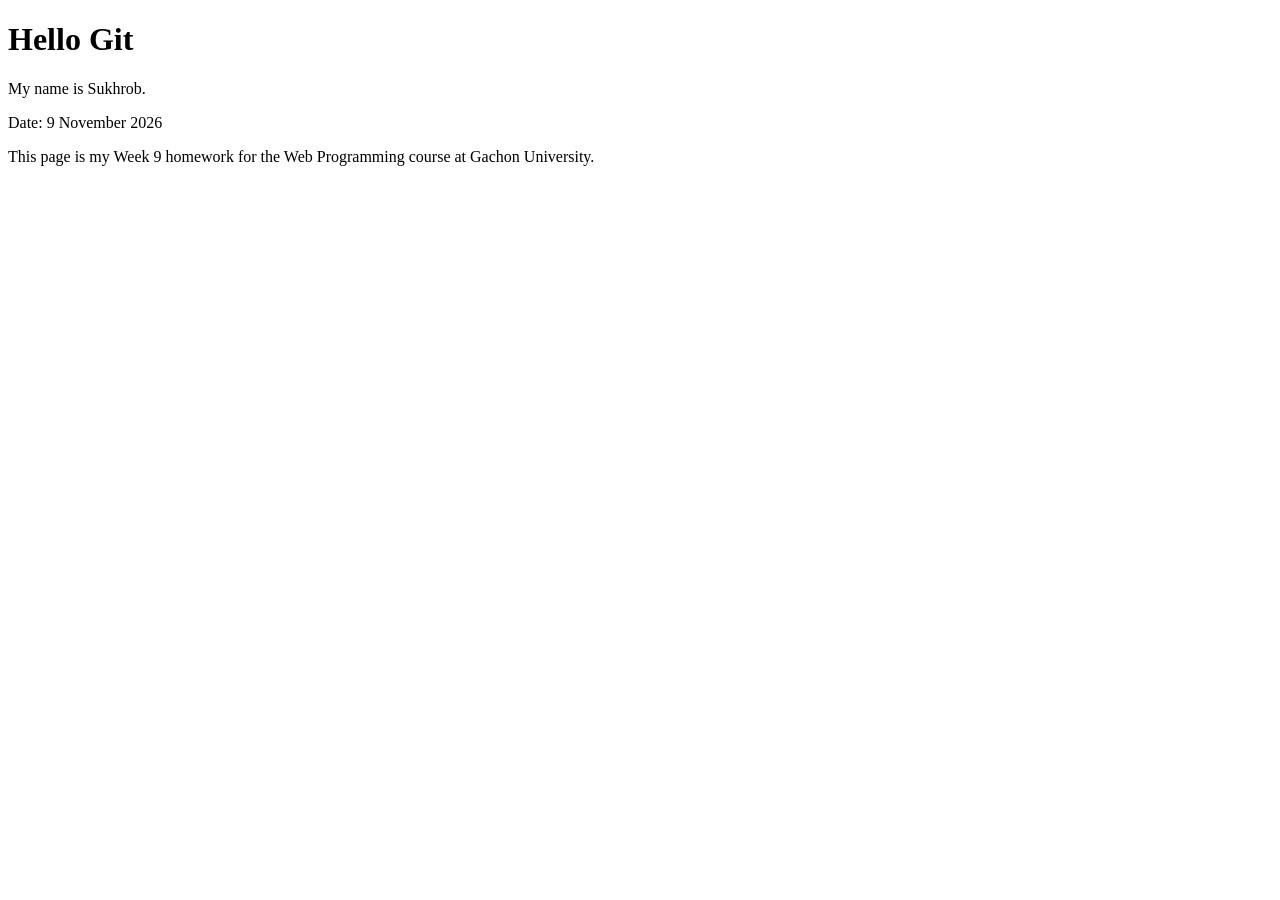
==== index.html @ 664c1f02 "Initial commit: add index.html" ====
<!DOCTYPE html>
<html lang="en">
<head>
  <meta charset="UTF-8">
  <meta name="viewport" content="width=device-width, initial-scale=1.0">
  <title>webpro week 9</title>
</head>
<body>
  <main>
    <h1>Hello Git</h1>
    <p>My name is Sukhrob.</p>
    <p>Date: 9 November 2026</p>
    <p>This page is my Week 9 homework for the Web Programming course at Gachon University.</p>
  </main>
</body>
</html>
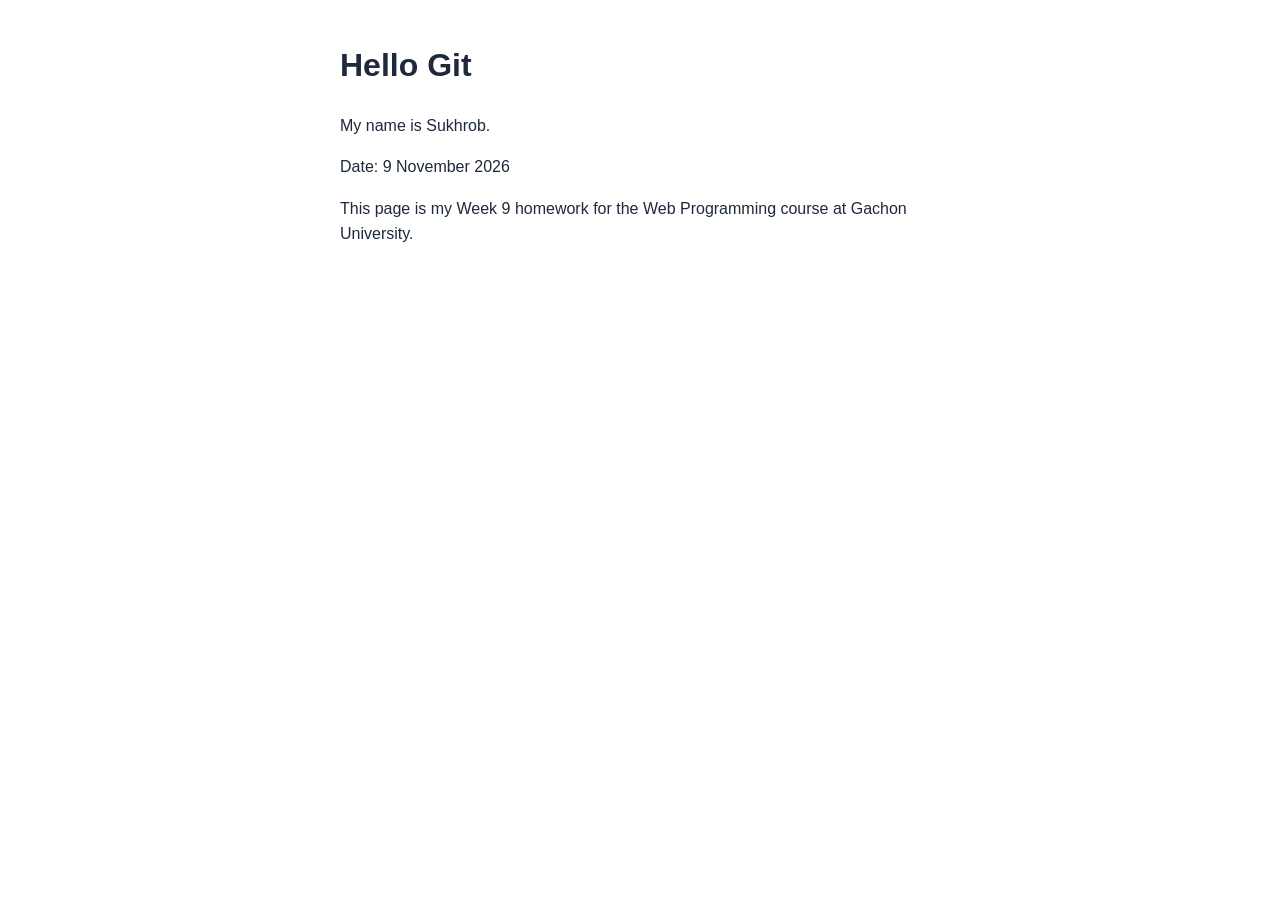
==== commit 0a36d0fc: "Add basic stylesheet" ====
--- a/index.html
+++ b/index.html
@@ -4,6 +4,7 @@
   <meta charset="UTF-8">
   <meta name="viewport" content="width=device-width, initial-scale=1.0">
   <title>webpro week 9</title>
+  <link rel="stylesheet" href="style.css">
 </head>
 <body>
   <main>
--- a/style.css
+++ b/style.css
@@ -0,0 +1 @@
+body { font-family: sans-serif; max-width: 600px; margin: 40px auto; padding: 0 16px; line-height: 1.6; color: #1e293b; }
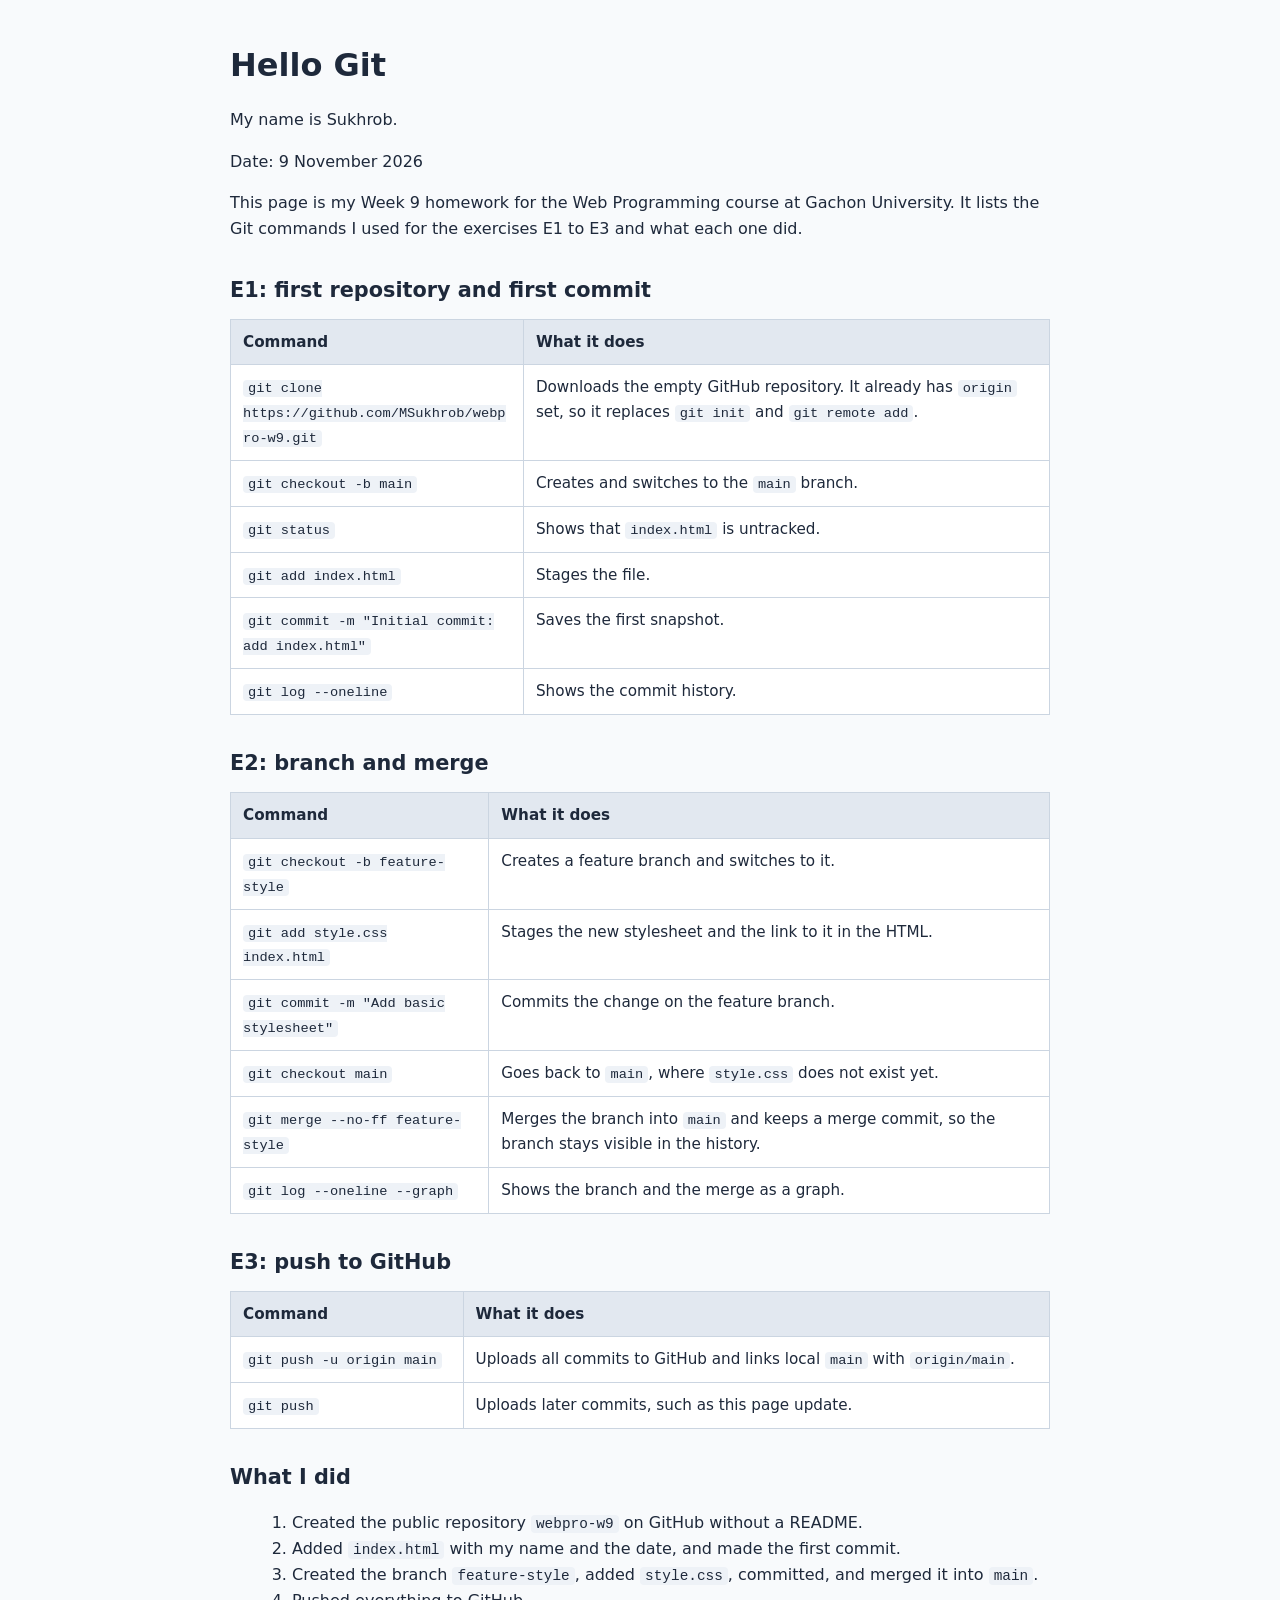
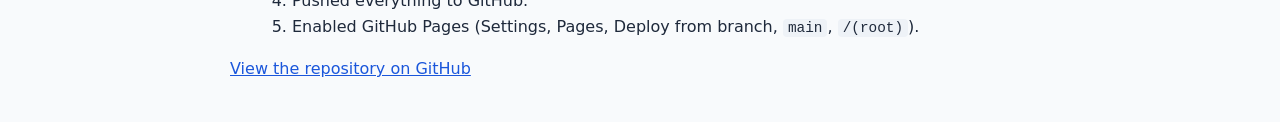
==== commit fb5ddce2: "Show the Git commands and what was done on the page" ====
--- a/index.html
+++ b/index.html
@@ -3,7 +3,8 @@
 <head>
   <meta charset="UTF-8">
   <meta name="viewport" content="width=device-width, initial-scale=1.0">
-  <title>webpro week 9</title>
+  <meta name="description" content="Week 9 Git homework: the commands I used and what they did">
+  <title>Week 9 Git Homework | Sukhrob</title>
   <link rel="stylesheet" href="style.css">
 </head>
 <body>
@@ -11,7 +12,53 @@
     <h1>Hello Git</h1>
     <p>My name is Sukhrob.</p>
     <p>Date: 9 November 2026</p>
-    <p>This page is my Week 9 homework for the Web Programming course at Gachon University.</p>
+    <p>This page is my Week 9 homework for the Web Programming course at Gachon University. It lists the Git commands I used for the exercises E1 to E3 and what each one did.</p>
+
+    <h2>E1: first repository and first commit</h2>
+    <table>
+      <thead><tr><th scope="col">Command</th><th scope="col">What it does</th></tr></thead>
+      <tbody>
+        <tr><td><code>git clone https://github.com/MSukhrob/webpro-w9.git</code></td><td>Downloads the empty GitHub repository. It already has <code>origin</code> set, so it replaces <code>git init</code> and <code>git remote add</code>.</td></tr>
+        <tr><td><code>git checkout -b main</code></td><td>Creates and switches to the <code>main</code> branch.</td></tr>
+        <tr><td><code>git status</code></td><td>Shows that <code>index.html</code> is untracked.</td></tr>
+        <tr><td><code>git add index.html</code></td><td>Stages the file.</td></tr>
+        <tr><td><code>git commit -m "Initial commit: add index.html"</code></td><td>Saves the first snapshot.</td></tr>
+        <tr><td><code>git log --oneline</code></td><td>Shows the commit history.</td></tr>
+      </tbody>
+    </table>
+
+    <h2>E2: branch and merge</h2>
+    <table>
+      <thead><tr><th scope="col">Command</th><th scope="col">What it does</th></tr></thead>
+      <tbody>
+        <tr><td><code>git checkout -b feature-style</code></td><td>Creates a feature branch and switches to it.</td></tr>
+        <tr><td><code>git add style.css index.html</code></td><td>Stages the new stylesheet and the link to it in the HTML.</td></tr>
+        <tr><td><code>git commit -m "Add basic stylesheet"</code></td><td>Commits the change on the feature branch.</td></tr>
+        <tr><td><code>git checkout main</code></td><td>Goes back to <code>main</code>, where <code>style.css</code> does not exist yet.</td></tr>
+        <tr><td><code>git merge --no-ff feature-style</code></td><td>Merges the branch into <code>main</code> and keeps a merge commit, so the branch stays visible in the history.</td></tr>
+        <tr><td><code>git log --oneline --graph</code></td><td>Shows the branch and the merge as a graph.</td></tr>
+      </tbody>
+    </table>
+
+    <h2>E3: push to GitHub</h2>
+    <table>
+      <thead><tr><th scope="col">Command</th><th scope="col">What it does</th></tr></thead>
+      <tbody>
+        <tr><td><code>git push -u origin main</code></td><td>Uploads all commits to GitHub and links local <code>main</code> with <code>origin/main</code>.</td></tr>
+        <tr><td><code>git push</code></td><td>Uploads later commits, such as this page update.</td></tr>
+      </tbody>
+    </table>
+
+    <h2>What I did</h2>
+    <ol>
+      <li>Created the public repository <code>webpro-w9</code> on GitHub without a README.</li>
+      <li>Added <code>index.html</code> with my name and the date, and made the first commit.</li>
+      <li>Created the branch <code>feature-style</code>, added <code>style.css</code>, committed, and merged it into <code>main</code>.</li>
+      <li>Pushed everything to GitHub.</li>
+      <li>Enabled GitHub Pages (Settings, Pages, Deploy from branch, <code>main</code>, <code>/(root)</code>).</li>
+    </ol>
+
+    <p><a href="https://github.com/MSukhrob/webpro-w9">View the repository on GitHub</a></p>
   </main>
 </body>
 </html>
--- a/style.css
+++ b/style.css
@@ -1 +1,60 @@
-body { font-family: sans-serif; max-width: 600px; margin: 40px auto; padding: 0 16px; line-height: 1.6; color: #1e293b; }
+body {
+  font-family: system-ui, -apple-system, "Segoe UI", sans-serif;
+  max-width: 820px;
+  margin: 40px auto;
+  padding: 0 16px;
+  line-height: 1.6;
+  color: #1e293b;
+  background-color: #f8fafc;
+}
+
+h1 {
+  margin-bottom: 8px;
+}
+
+h2 {
+  margin: 32px 0 12px;
+  font-size: 1.3rem;
+}
+
+a {
+  color: #1a56db;
+}
+
+table {
+  width: 100%;
+  border-collapse: collapse;
+  background-color: #ffffff;
+  font-size: 0.95rem;
+}
+
+th,
+td {
+  text-align: left;
+  vertical-align: top;
+  padding: 10px 12px;
+  border: 1px solid #cbd5e1;
+}
+
+th {
+  background-color: #e2e8f0;
+}
+
+code {
+  font-family: Consolas, "Courier New", monospace;
+  font-size: 0.9em;
+  background-color: #eef2f7;
+  padding: 1px 5px;
+  border-radius: 4px;
+  word-break: break-word;
+}
+
+ol {
+  margin-left: 22px;
+}
+
+@media (max-width: 600px) {
+  table {
+    font-size: 0.85rem;
+  }
+}
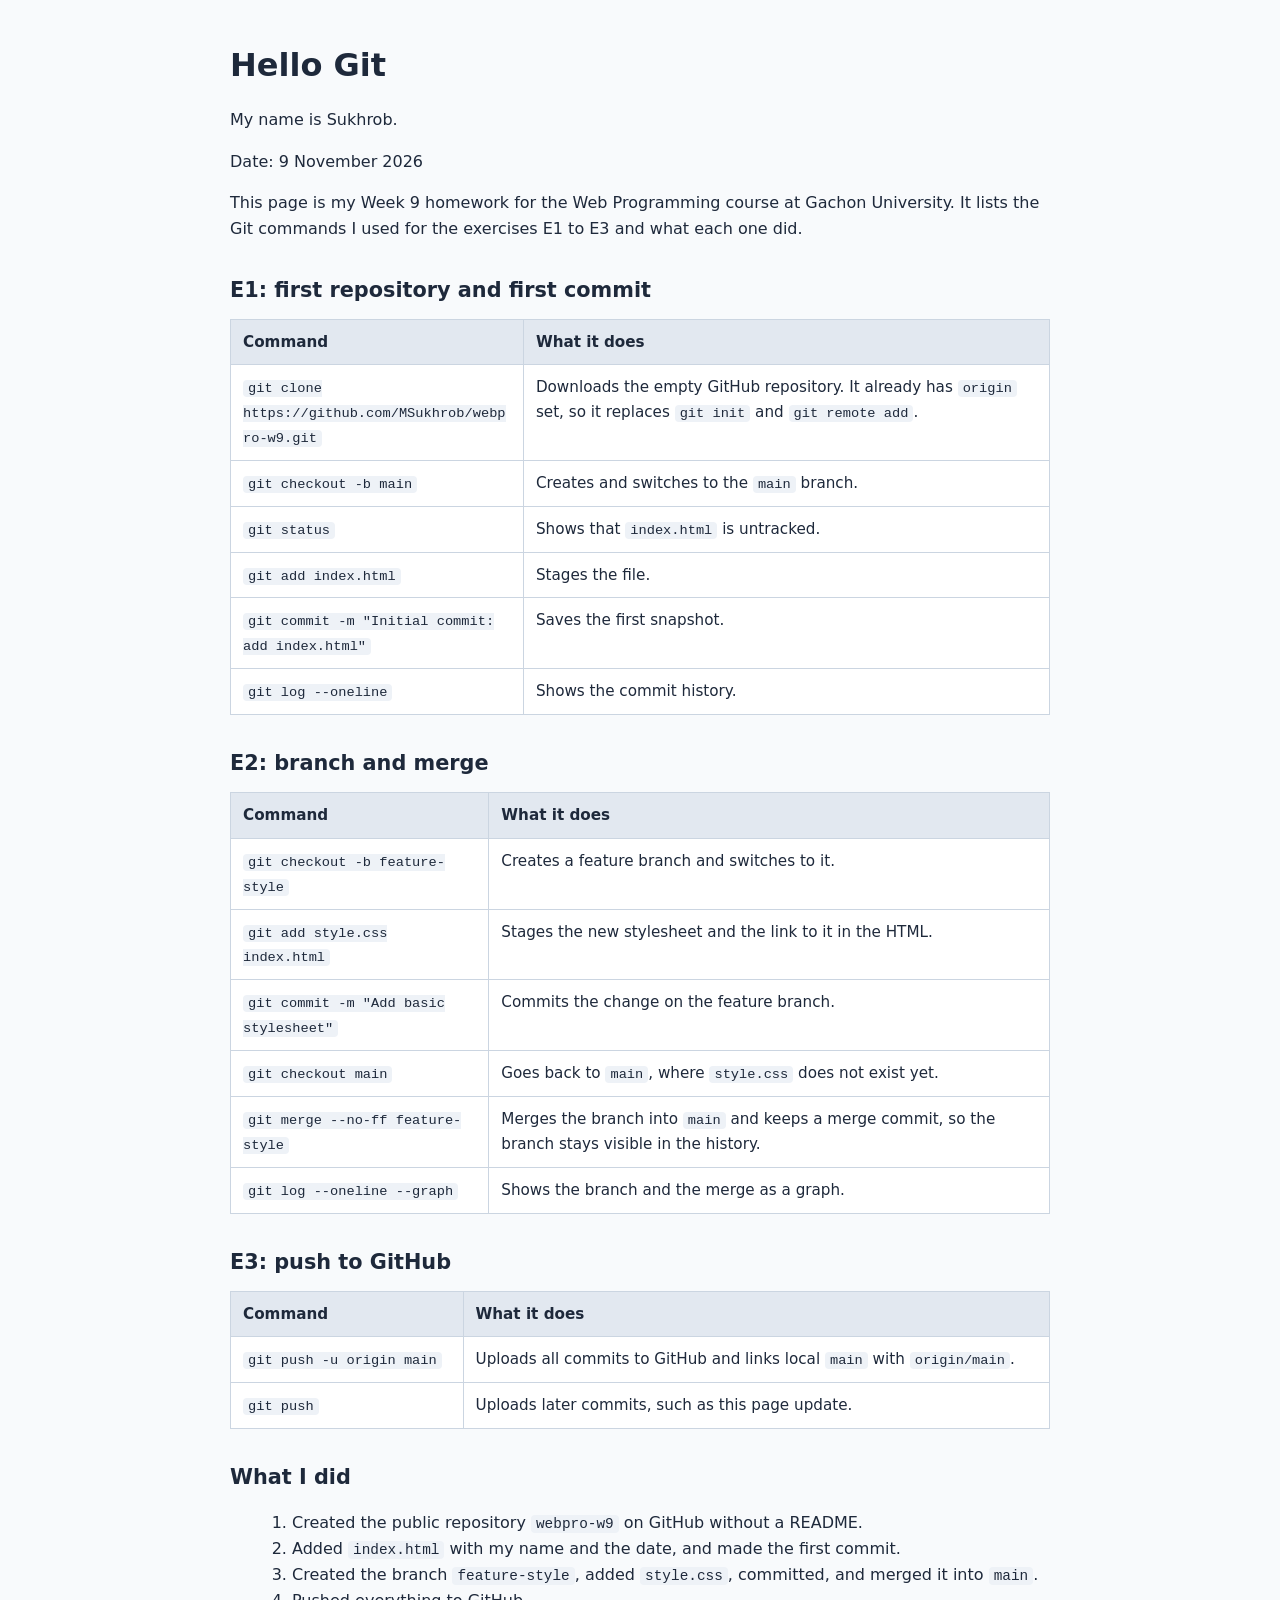
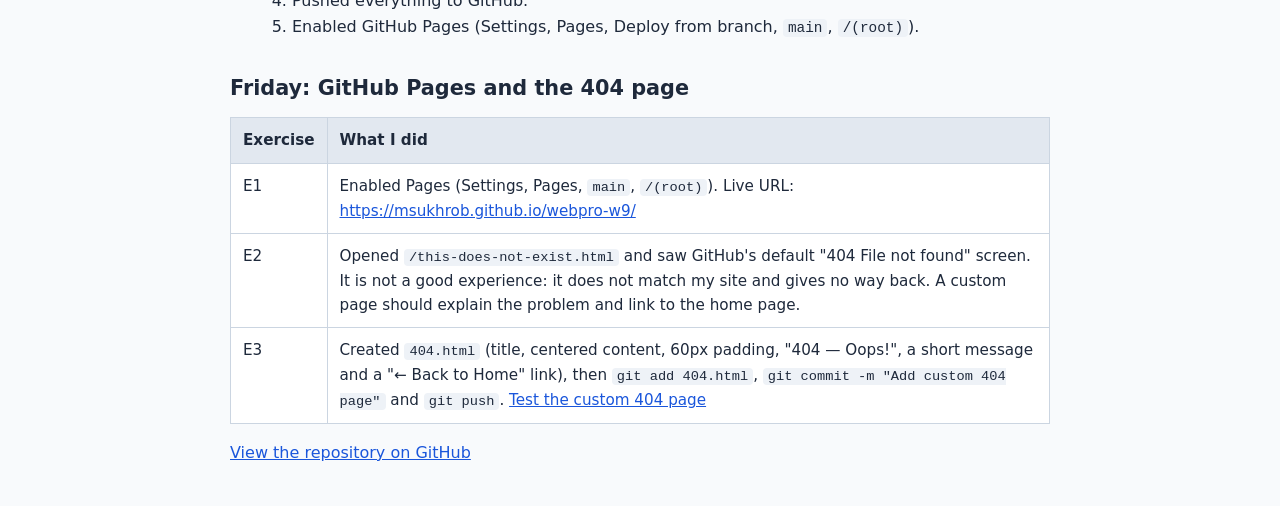
==== commit 9f1ac7dd: "Add custom 404 page" ====
--- a/index.html
+++ b/index.html
@@ -58,6 +58,16 @@
       <li>Enabled GitHub Pages (Settings, Pages, Deploy from branch, <code>main</code>, <code>/(root)</code>).</li>
     </ol>
 
+    <h2>Friday: GitHub Pages and the 404 page</h2>
+    <table>
+      <thead><tr><th>Exercise</th><th>What I did</th></tr></thead>
+      <tbody>
+        <tr><td>E1</td><td>Enabled Pages (Settings, Pages, <code>main</code>, <code>/(root)</code>). Live URL: <a href="https://msukhrob.github.io/webpro-w9/">https://msukhrob.github.io/webpro-w9/</a></td></tr>
+        <tr><td>E2</td><td>Opened <code>/this-does-not-exist.html</code> and saw GitHub's default "404 File not found" screen. It is not a good experience: it does not match my site and gives no way back. A custom page should explain the problem and link to the home page.</td></tr>
+        <tr><td>E3</td><td>Created <code>404.html</code> (title, centered content, 60px padding, "404 — Oops!", a short message and a "← Back to Home" link), then <code>git add 404.html</code>, <code>git commit -m "Add custom 404 page"</code> and <code>git push</code>. <a href="./nonexistent">Test the custom 404 page</a></td></tr>
+      </tbody>
+    </table>
+
     <p><a href="https://github.com/MSukhrob/webpro-w9">View the repository on GitHub</a></p>
   </main>
 </body>
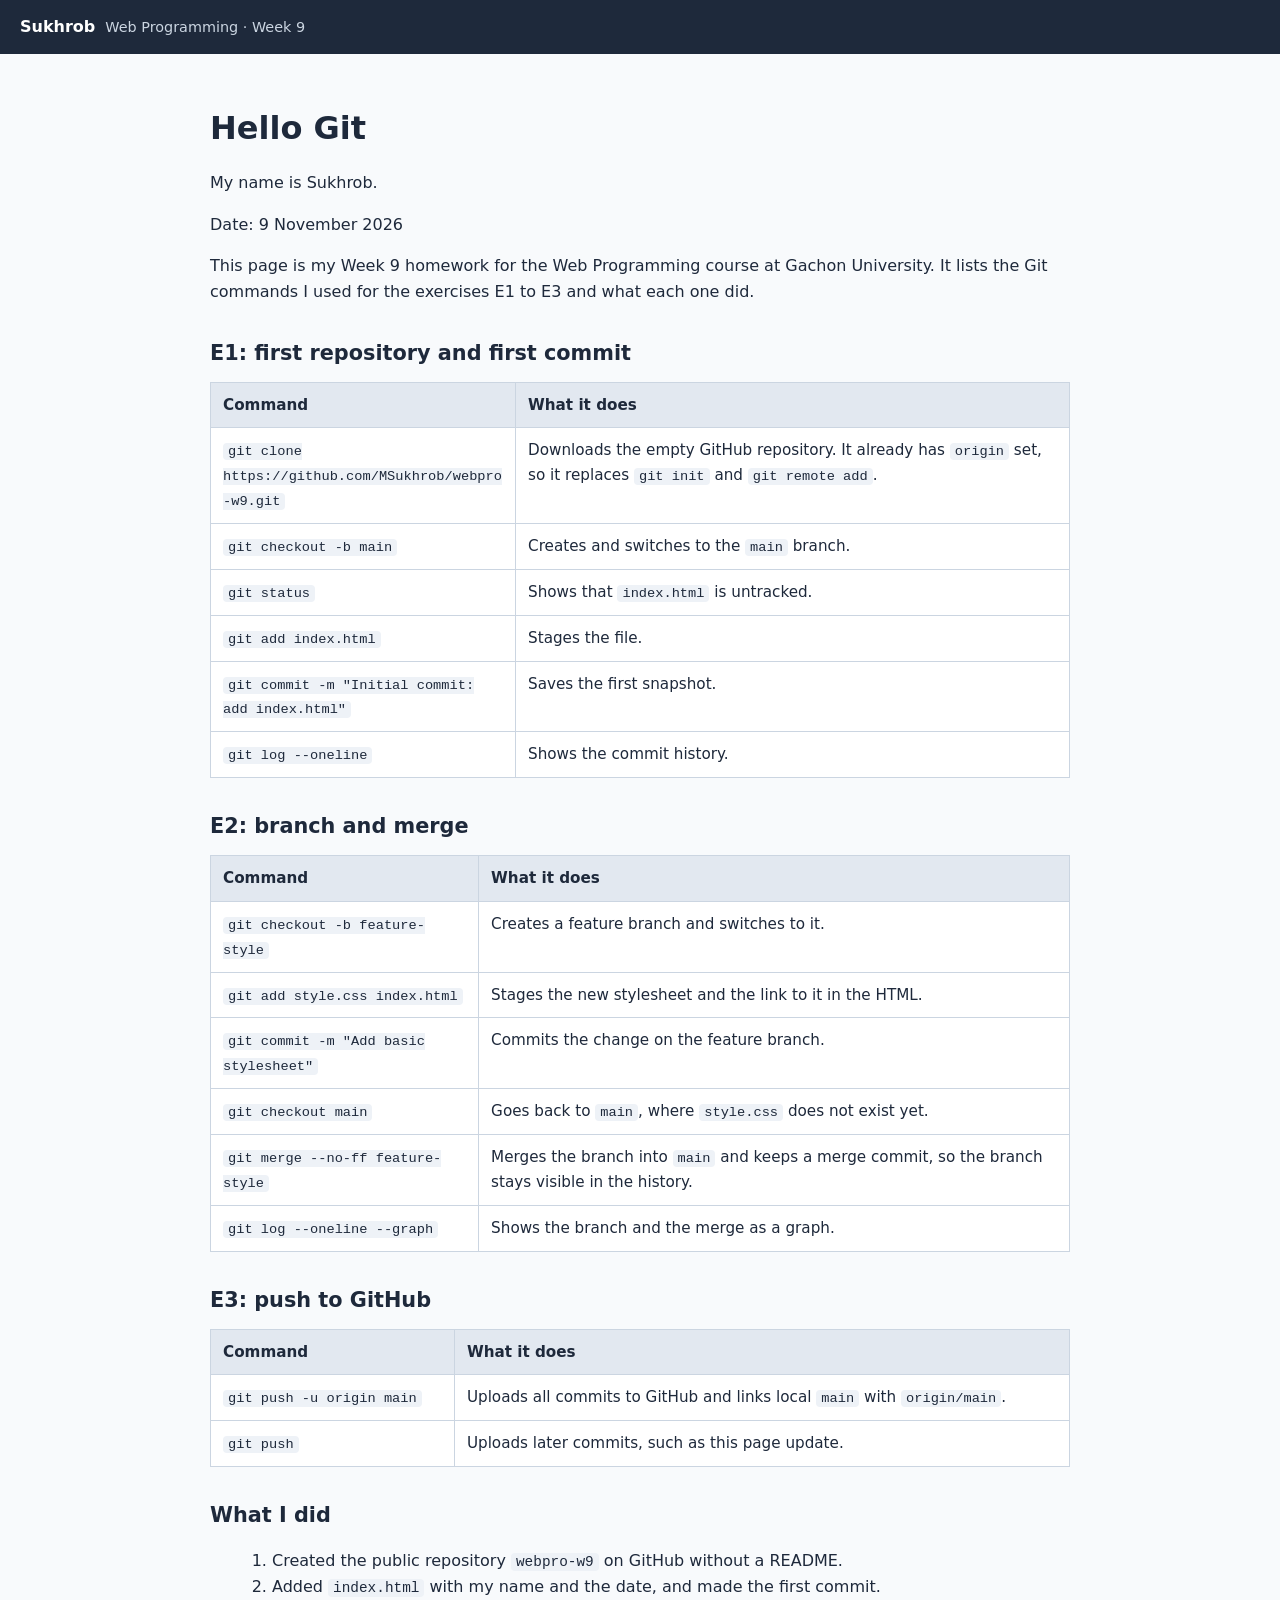
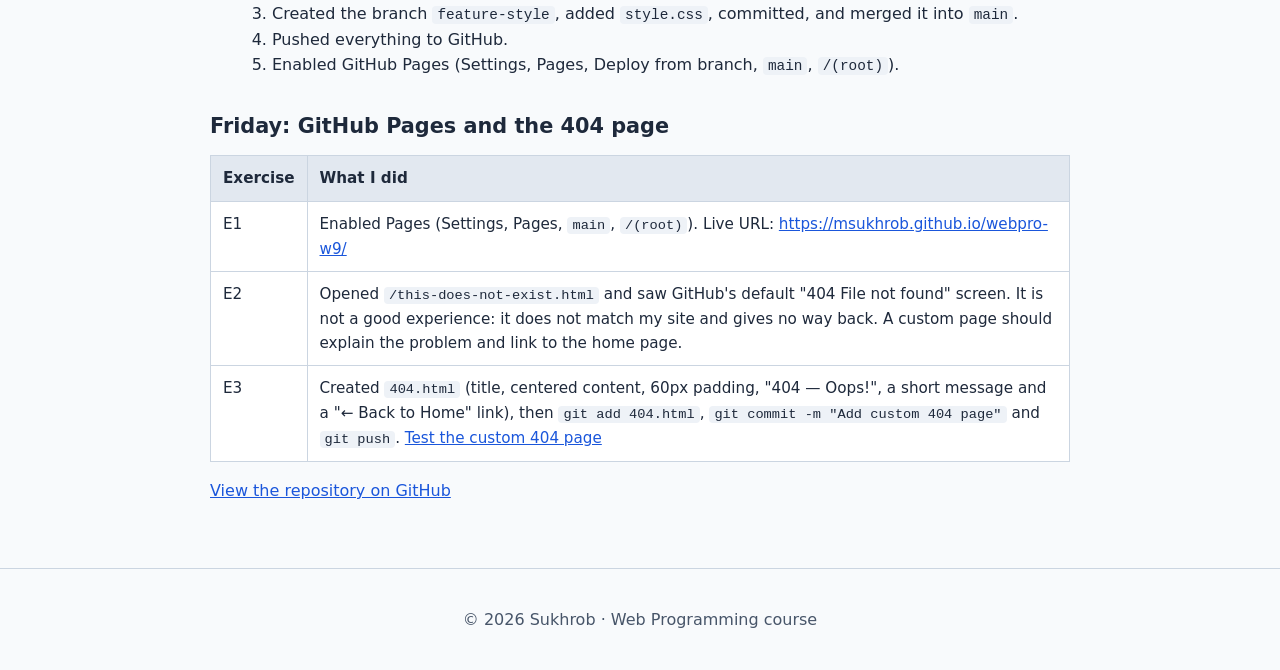
==== commit af2f846b: "Unify design & 404 page" ====
--- a/index.html
+++ b/index.html
@@ -8,6 +8,7 @@
   <link rel="stylesheet" href="style.css">
 </head>
 <body>
+  <header class="site-header"><strong>Sukhrob</strong><span>Web Programming · Week 9</span></header>
   <main>
     <h1>Hello Git</h1>
     <p>My name is Sukhrob.</p>
@@ -70,5 +71,6 @@
 
     <p><a href="https://github.com/MSukhrob/webpro-w9">View the repository on GitHub</a></p>
   </main>
+  <footer><p>&copy; 2026 Sukhrob · Web Programming course</p></footer>
 </body>
 </html>
--- a/style.css
+++ b/style.css
@@ -1,8 +1,6 @@
 body {
   font-family: system-ui, -apple-system, "Segoe UI", sans-serif;
-  max-width: 820px;
-  margin: 40px auto;
-  padding: 0 16px;
+  margin: 0;
   line-height: 1.6;
   color: #1e293b;
   background-color: #f8fafc;
@@ -58,3 +56,28 @@
     font-size: 0.85rem;
   }
 }
+
+.site-header {
+  background-color: #1e293b;
+  color: #ffffff;
+  padding: 14px 20px;
+}
+
+.site-header span {
+  color: #cbd5e1;
+  margin-left: 10px;
+  font-size: 0.9rem;
+}
+
+main {
+  max-width: 860px;
+  margin: 0 auto;
+  padding: 28px 18px 48px;
+}
+
+footer {
+  text-align: center;
+  padding: 22px 16px;
+  color: #475569;
+  border-top: 1px solid #cbd5e1;
+}
